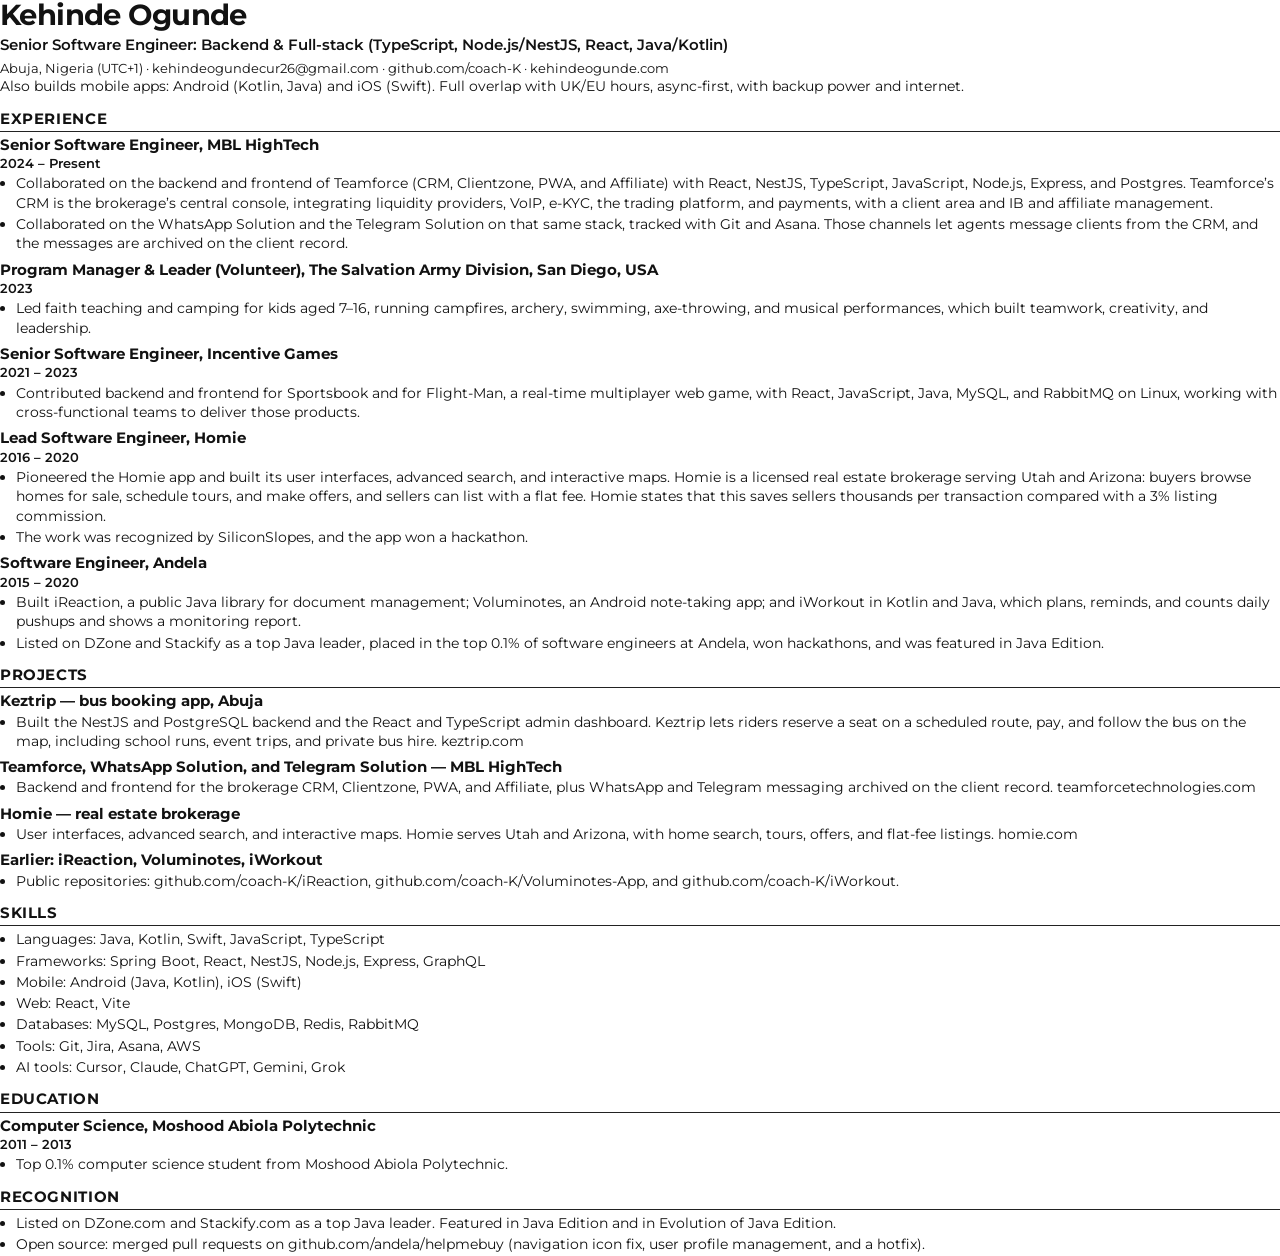
==== cv/kehinde-ogunde-cv.html @ e2c0f971 "Refresh project outcomes and regenerate the CV. Drop the Incentive Games project cards, link Homie a" ====
<!DOCTYPE html>
<html lang="en">
  <head>
    <meta charset="utf-8">
    <title>Kehinde Ogunde — CV</title>
    <style>
      @font-face {
        font-family: "Montserrat";
        src: url("../assets/fonts/montserrat-latin-wght-normal.woff2") format("woff2");
        font-weight: 100 900;
        font-style: normal;
        font-display: swap;
      }

      @page {
        size: A4;
        margin: 12mm 14mm;
      }

      * { box-sizing: border-box; }

      body {
        margin: 0;
        color: #121212;
        background: #fff;
        font-family: "Montserrat", "Liberation Sans", Arial, sans-serif;
        font-size: 10.5pt;
        line-height: 1.38;
      }

      h1, h2, h3, p, ul { margin: 0; padding: 0; }

      h1 {
        font-size: 22pt;
        line-height: 1.05;
        letter-spacing: -0.02em;
      }

      .headline {
        margin-top: 3px;
        font-size: 11.5pt;
        font-weight: 600;
      }

      .contact {
        margin-top: 4px;
        font-size: 10pt;
      }

      h2 {
        margin: 11px 0 4px;
        padding-bottom: 2px;
        border-bottom: 1px solid #222;
        font-size: 11.5pt;
        letter-spacing: 0.04em;
        text-transform: uppercase;
      }

      .item { margin: 0 0 7px; }

      h3 {
        font-size: 11pt;
        line-height: 1.25;
      }

      .meta {
        font-size: 10pt;
        font-weight: 600;
      }

      ul { margin-top: 2px; padding-left: 1.15em; }

      li { margin: 0 0 2px; }

      a { color: #121212; text-decoration: none; }
    </style>
  </head>
  <body>
    <h1>Kehinde Ogunde</h1>
    <p class="headline">Senior Software Engineer: Backend &amp; Full-stack (TypeScript, Node.js/NestJS, React, Java/Kotlin)</p>
    <p class="contact">Abuja, Nigeria (UTC+1) · kehindeogundecur26@gmail.com · github.com/coach-K · kehindeogunde.com</p>
    <p>Also builds mobile apps: Android (Kotlin, Java) and iOS (Swift). Full overlap with UK/EU hours, async-first, with backup power and internet.</p>

    <h2>Experience</h2>
    <article class="item">
      <h3>Senior Software Engineer, MBL HighTech</h3>
      <p class="meta">2024 – Present</p>
      <ul>
        <li>Collaborated on the backend and frontend of Teamforce (CRM, Clientzone, PWA, and Affiliate) with React, NestJS, TypeScript, JavaScript, Node.js, Express, and Postgres. Teamforce’s CRM is the brokerage’s central console, integrating liquidity providers, VoIP, e-KYC, the trading platform, and payments, with a client area and IB and affiliate management.</li>
        <li>Collaborated on the WhatsApp Solution and the Telegram Solution on that same stack, tracked with Git and Asana. Those channels let agents message clients from the CRM, and the messages are archived on the client record.</li>
      </ul>
    </article>
    <article class="item">
      <h3>Program Manager &amp; Leader (Volunteer), The Salvation Army Division, San Diego, USA</h3>
      <p class="meta">2023</p>
      <ul>
        <li>Led faith teaching and camping for kids aged 7–16, running campfires, archery, swimming, axe-throwing, and musical performances, which built teamwork, creativity, and leadership.</li>
      </ul>
    </article>
    <article class="item">
      <h3>Senior Software Engineer, Incentive Games</h3>
      <p class="meta">2021 – 2023</p>
      <ul>
        <li>Contributed backend and frontend for Sportsbook and for Flight-Man, a real-time multiplayer web game, with React, JavaScript, Java, MySQL, and RabbitMQ on Linux, working with cross-functional teams to deliver those products.</li>
      </ul>
    </article>
    <article class="item">
      <h3>Lead Software Engineer, Homie</h3>
      <p class="meta">2016 – 2020</p>
      <ul>
        <li>Pioneered the Homie app and built its user interfaces, advanced search, and interactive maps. Homie is a licensed real estate brokerage serving Utah and Arizona: buyers browse homes for sale, schedule tours, and make offers, and sellers can list with a flat fee. Homie states that this saves sellers thousands per transaction compared with a 3% listing commission.</li>
        <li>The work was recognized by SiliconSlopes, and the app won a hackathon.</li>
      </ul>
    </article>
    <article class="item">
      <h3>Software Engineer, Andela</h3>
      <p class="meta">2015 – 2020</p>
      <ul>
        <li>Built iReaction, a public Java library for document management; Voluminotes, an Android note-taking app; and iWorkout in Kotlin and Java, which plans, reminds, and counts daily pushups and shows a monitoring report.</li>
        <li>Listed on DZone and Stackify as a top Java leader, placed in the top 0.1% of software engineers at Andela, won hackathons, and was featured in Java Edition.</li>
      </ul>
    </article>

    <h2>Projects</h2>
    <article class="item">
      <h3>Keztrip — bus booking app, Abuja</h3>
      <ul>
        <li>Built the NestJS and PostgreSQL backend and the React and TypeScript admin dashboard. Keztrip lets riders reserve a seat on a scheduled route, pay, and follow the bus on the map, including school runs, event trips, and private bus hire. keztrip.com</li>
      </ul>
    </article>
    <article class="item">
      <h3>Teamforce, WhatsApp Solution, and Telegram Solution — MBL HighTech</h3>
      <ul>
        <li>Backend and frontend for the brokerage CRM, Clientzone, PWA, and Affiliate, plus WhatsApp and Telegram messaging archived on the client record. teamforcetechnologies.com</li>
      </ul>
    </article>
    <article class="item">
      <h3>Homie — real estate brokerage</h3>
      <ul>
        <li>User interfaces, advanced search, and interactive maps. Homie serves Utah and Arizona, with home search, tours, offers, and flat-fee listings. homie.com</li>
      </ul>
    </article>
    <article class="item">
      <h3>Earlier: iReaction, Voluminotes, iWorkout</h3>
      <ul>
        <li>Public repositories: github.com/coach-K/iReaction, github.com/coach-K/Voluminotes-App, and github.com/coach-K/iWorkout.</li>
      </ul>
    </article>

    <h2>Skills</h2>
    <ul>
      <li>Languages: Java, Kotlin, Swift, JavaScript, TypeScript</li>
      <li>Frameworks: Spring Boot, React, NestJS, Node.js, Express, GraphQL</li>
      <li>Mobile: Android (Java, Kotlin), iOS (Swift)</li>
      <li>Web: React, Vite</li>
      <li>Databases: MySQL, Postgres, MongoDB, Redis, RabbitMQ</li>
      <li>Tools: Git, Jira, Asana, AWS</li>
      <li>AI tools: Cursor, Claude, ChatGPT, Gemini, Grok</li>
    </ul>

    <h2>Education</h2>
    <article class="item">
      <h3>Computer Science, Moshood Abiola Polytechnic</h3>
      <p class="meta">2011 – 2013</p>
      <ul>
        <li>Top 0.1% computer science student from Moshood Abiola Polytechnic.</li>
      </ul>
    </article>

    <h2>Recognition</h2>
    <ul>
      <li>Listed on DZone.com and Stackify.com as a top Java leader. Featured in Java Edition and in Evolution of Java Edition.</li>
      <li>Open source: merged pull requests on github.com/andela/helpmebuy (navigation icon fix, user profile management, and a hotfix).</li>
    </ul>
  </body>
</html>
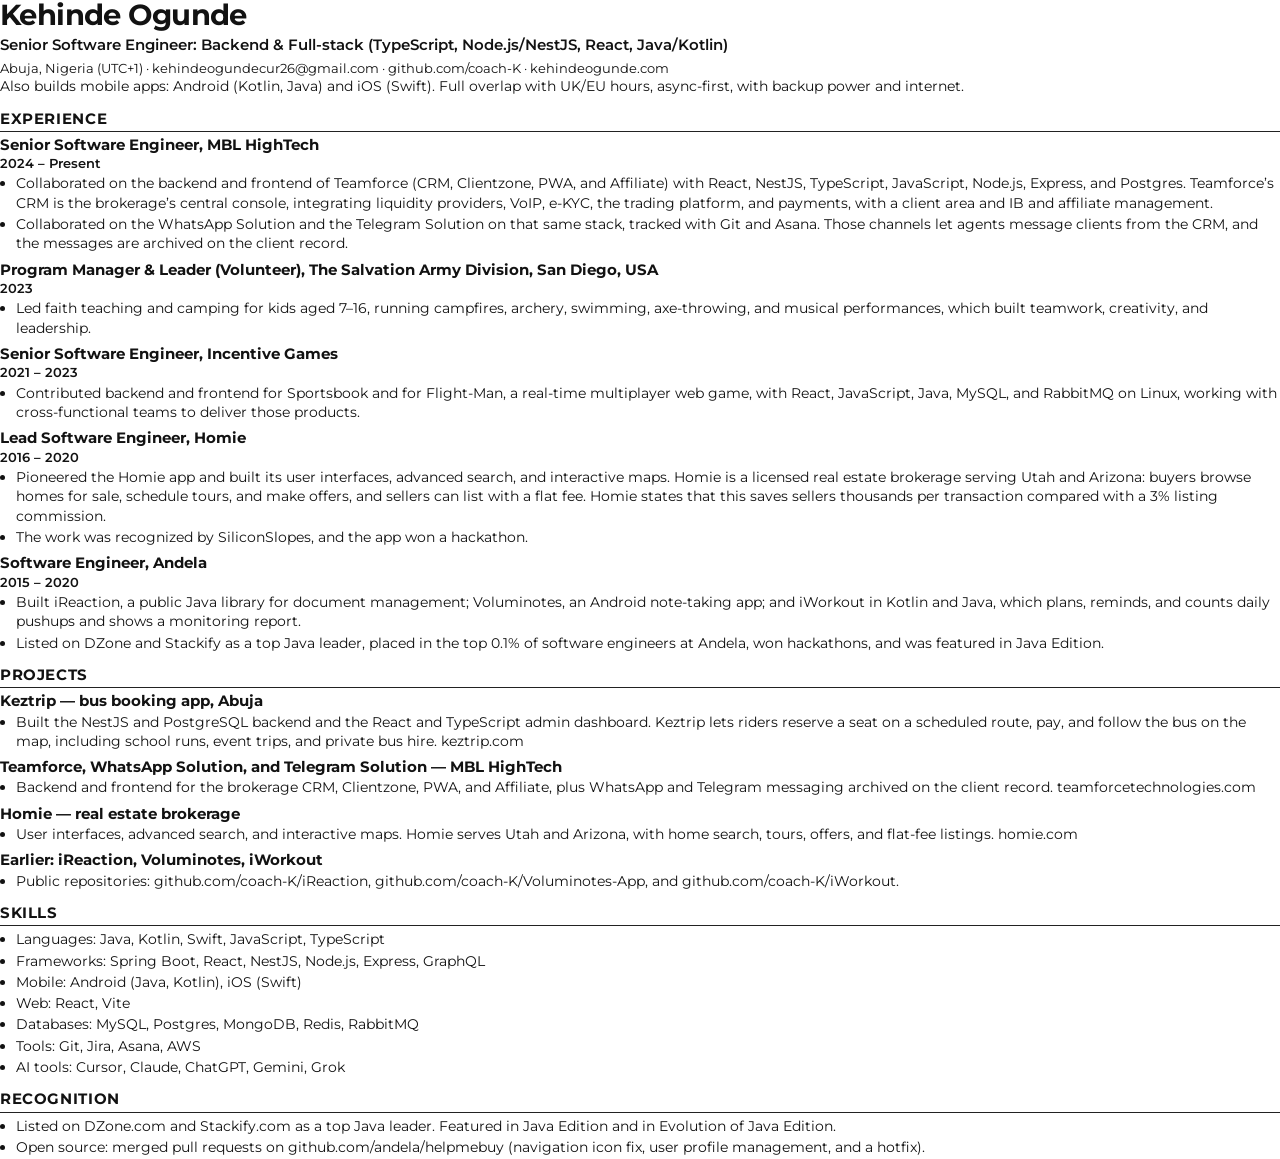
==== commit c74d2ebb: "Remove Education from the CV. Drop the school section from the CV source and regenerate the PDF so i" ====
--- a/cv/kehinde-ogunde-cv.html
+++ b/cv/kehinde-ogunde-cv.html
@@ -158,15 +158,6 @@
       <li>AI tools: Cursor, Claude, ChatGPT, Gemini, Grok</li>
     </ul>
 
-    <h2>Education</h2>
-    <article class="item">
-      <h3>Computer Science, Moshood Abiola Polytechnic</h3>
-      <p class="meta">2011 – 2013</p>
-      <ul>
-        <li>Top 0.1% computer science student from Moshood Abiola Polytechnic.</li>
-      </ul>
-    </article>
-
     <h2>Recognition</h2>
     <ul>
       <li>Listed on DZone.com and Stackify.com as a top Java leader. Featured in Java Edition and in Evolution of Java Edition.</li>
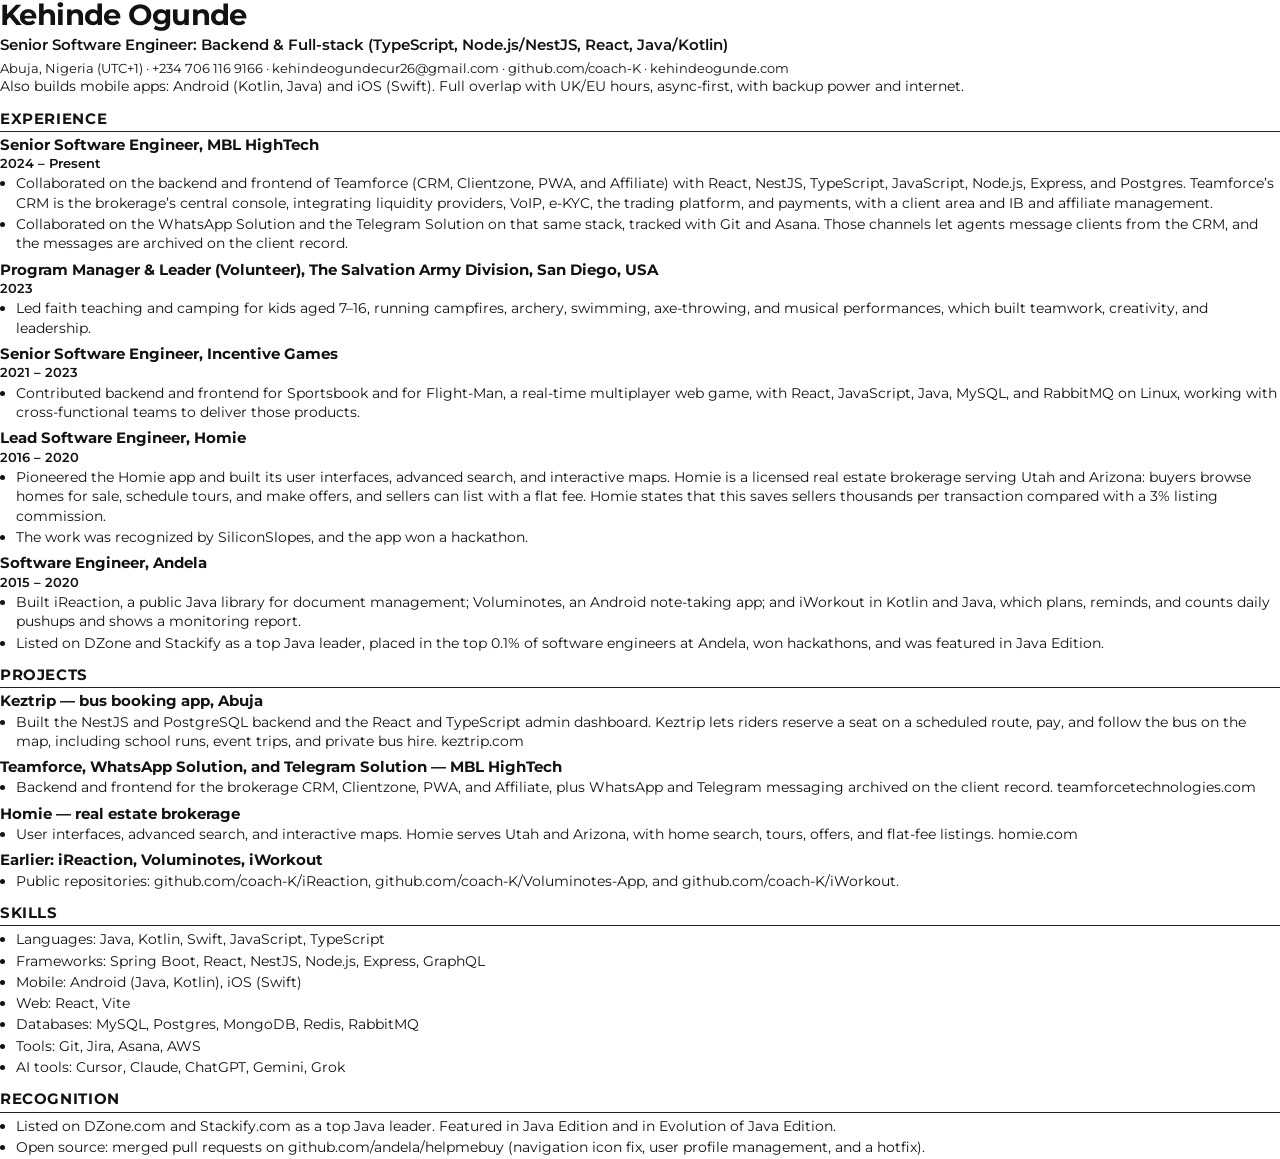
==== commit 995d6853: "Add the phone number to the CV contact line. Co-authored-by: Kehinde Ogunde <codekenn@gmail.com>" ====
--- a/cv/kehinde-ogunde-cv.html
+++ b/cv/kehinde-ogunde-cv.html
@@ -78,7 +78,7 @@
   <body>
     <h1>Kehinde Ogunde</h1>
     <p class="headline">Senior Software Engineer: Backend &amp; Full-stack (TypeScript, Node.js/NestJS, React, Java/Kotlin)</p>
-    <p class="contact">Abuja, Nigeria (UTC+1) · kehindeogundecur26@gmail.com · github.com/coach-K · kehindeogunde.com</p>
+    <p class="contact">Abuja, Nigeria (UTC+1) · +234 706 116 9166 · kehindeogundecur26@gmail.com · github.com/coach-K · kehindeogunde.com</p>
     <p>Also builds mobile apps: Android (Kotlin, Java) and iOS (Swift). Full overlap with UK/EU hours, async-first, with backup power and internet.</p>
 
     <h2>Experience</h2>
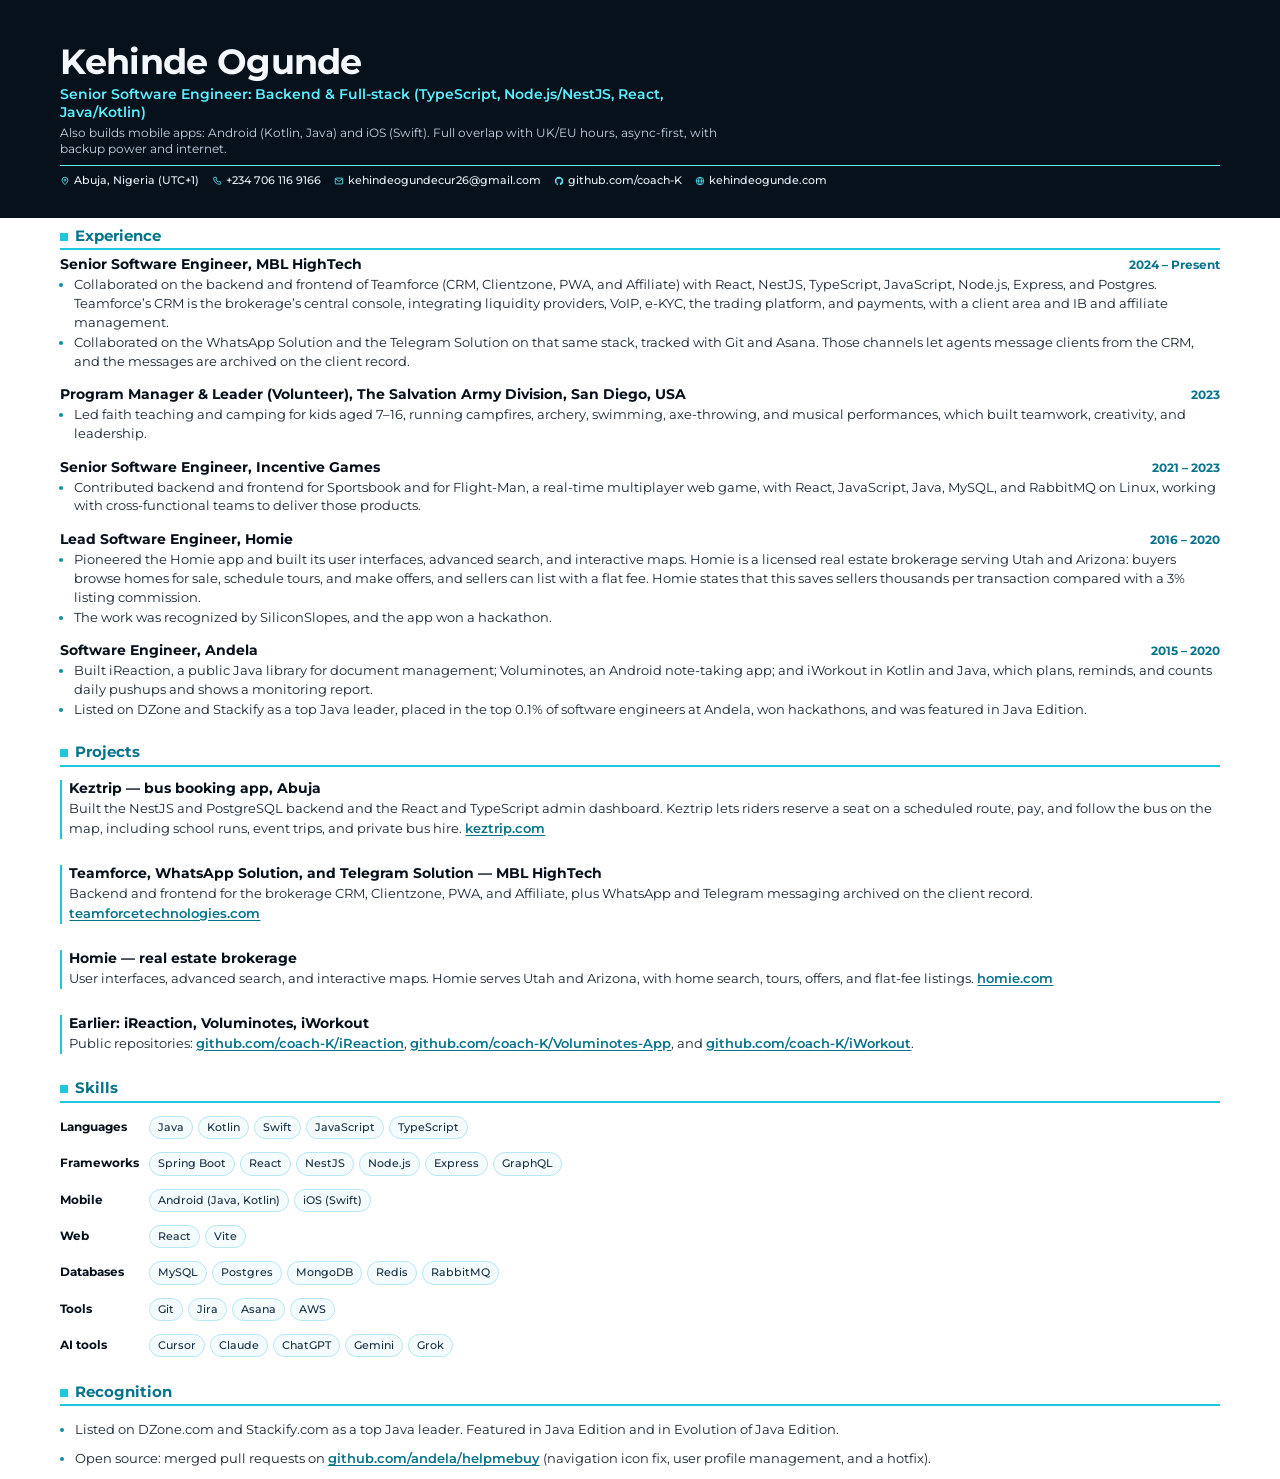
==== commit c5beeee8: "Redesign the CV to match the site brand. Co-authored-by: Kehinde Ogunde <codekenn@gmail.com>" ====
--- a/cv/kehinde-ogunde-cv.html
+++ b/cv/kehinde-ogunde-cv.html
@@ -6,162 +6,373 @@
     <style>
       @font-face {
         font-family: "Montserrat";
-        src: url("../assets/fonts/montserrat-latin-wght-normal.woff2") format("woff2");
-        font-weight: 100 900;
+        src: url("../assets/fonts/montserrat-latin-400.ttf") format("truetype");
+        font-weight: 400;
         font-style: normal;
-        font-display: swap;
+      }
+
+      @font-face {
+        font-family: "Montserrat";
+        src: url("../assets/fonts/montserrat-latin-500.ttf") format("truetype");
+        font-weight: 500;
+        font-style: normal;
+      }
+
+      @font-face {
+        font-family: "Montserrat";
+        src: url("../assets/fonts/montserrat-latin-600.ttf") format("truetype");
+        font-weight: 600;
+        font-style: normal;
+      }
+
+      @font-face {
+        font-family: "Montserrat";
+        src: url("../assets/fonts/montserrat-latin-700.ttf") format("truetype");
+        font-weight: 700;
+        font-style: normal;
       }
 
       @page {
         size: A4;
-        margin: 12mm 14mm;
+        margin: 13mm 0 12mm;
+      }
+
+      @page :first {
+        margin-top: 0;
       }
 
       * { box-sizing: border-box; }
+
+      html {
+        -webkit-print-color-adjust: exact;
+        print-color-adjust: exact;
+      }
 
       body {
         margin: 0;
-        color: #121212;
+        color: #162433;
         background: #fff;
         font-family: "Montserrat", "Liberation Sans", Arial, sans-serif;
-        font-size: 10.5pt;
-        line-height: 1.38;
+        font-size: 9.7pt;
+        line-height: 1.46;
+        font-weight: 400;
+        hyphens: manual;
       }
 
       h1, h2, h3, p, ul { margin: 0; padding: 0; }
 
+      a { color: #0b7490; text-decoration: none; }
+
+      header {
+        margin: 0 0 1mm;
+        padding: 12mm 16mm 8mm;
+        background: #07111c;
+        color: #f4f8fc;
+      }
+
       h1 {
-        font-size: 22pt;
-        line-height: 1.05;
+        font-size: 26pt;
+        font-weight: 700;
+        line-height: 1;
         letter-spacing: -0.02em;
       }
 
       .headline {
-        margin-top: 3px;
-        font-size: 11.5pt;
+        margin-top: 5px;
+        max-width: 172mm;
+        color: #5cefff;
+        font-size: 10.4pt;
         font-weight: 600;
+        line-height: 1.3;
+      }
+
+      .lede {
+        margin-top: 5px;
+        max-width: 176mm;
+        color: #c5d4e4;
+        font-size: 8.7pt;
+        line-height: 1.35;
       }
 
       .contact {
-        margin-top: 4px;
-        font-size: 10pt;
-      }
+        display: flex;
+        flex-wrap: wrap;
+        gap: 4px 13px;
+        margin-top: 8px;
+        padding-top: 7px;
+        border-top: 1.5px solid #5cefff;
+        list-style: none;
+        color: #e8f1f8;
+        font-size: 8.5pt;
+        font-weight: 500;
+        line-height: 1.3;
+      }
+
+      .contact a { color: #e8f1f8; }
+
+      .contact li {
+        display: flex;
+        align-items: center;
+        gap: 4px;
+      }
+
+      .icon {
+        width: 10px;
+        height: 10px;
+        flex: 0 0 auto;
+        color: #5cefff;
+      }
+
+      main { padding: 1mm 16mm 0; }
 
       h2 {
-        margin: 11px 0 4px;
-        padding-bottom: 2px;
-        border-bottom: 1px solid #222;
-        font-size: 11.5pt;
-        letter-spacing: 0.04em;
-        text-transform: uppercase;
-      }
-
-      .item { margin: 0 0 7px; }
+        display: flex;
+        align-items: center;
+        gap: 7px;
+        margin: 11px 0 6px;
+        padding-bottom: 3px;
+        border-bottom: 2px solid #1ec8dc;
+        color: #08748c;
+        font-size: 11pt;
+        font-weight: 700;
+        line-height: 1.2;
+      }
+
+      h2::before {
+        content: "";
+        width: 8px;
+        height: 8px;
+        flex: 0 0 auto;
+        background: #1ec8dc;
+      }
+
+      section:first-child h2 { margin-top: 2px; }
+
+      article { margin: 0 0 16px; }
+
+      .role {
+        display: grid;
+        grid-template-columns: minmax(0, 1fr) auto;
+        column-gap: 10px;
+        align-items: baseline;
+      }
 
       h3 {
-        font-size: 11pt;
+        color: #07111c;
+        font-size: 10.6pt;
+        font-weight: 700;
         line-height: 1.25;
       }
 
-      .meta {
-        font-size: 10pt;
+      .when {
+        color: #08748c;
+        font-size: 9pt;
+        font-weight: 700;
+        line-height: 1.25;
+        white-space: nowrap;
+      }
+
+      ul.bullets {
+        margin-top: 1px;
+        padding-left: 1.05em;
+      }
+
+      ul.bullets li { margin: 0 0 1px; }
+
+      ul.bullets li::marker { color: #0e8ea4; }
+
+      .project {
+        margin: 0 0 5px;
+        padding: 0 0 0 7px;
+        border-left: 2px solid #1ec8dc;
+      }
+
+      .project p { margin-top: 1px; }
+
+      .project a,
+      .recognition a {
+        color: #08748c;
         font-weight: 600;
-      }
-
-      ul { margin-top: 2px; padding-left: 1.15em; }
-
-      li { margin: 0 0 2px; }
-
-      a { color: #121212; text-decoration: none; }
+        white-space: nowrap;
+        text-decoration: underline;
+        text-underline-offset: 1.5px;
+      }
+
+      .continue {
+        break-before: page;
+        page-break-before: always;
+        padding-top: 2mm;
+        font-size: 10.1pt;
+        line-height: 1.48;
+      }
+
+      .continue h2 { margin: 7mm 0 3.5mm; }
+      .continue article { margin-bottom: 7mm; }
+      .continue .skill-line { margin-bottom: 3.4mm; }
+      .continue .pill { padding: 2px 8px 2.5px; }
+      .continue .recognition li { margin-bottom: 2.6mm; }
+
+      .skill-line {
+        display: flex;
+        flex-wrap: wrap;
+        align-items: baseline;
+        gap: 3px 5px;
+        margin: 0 0 3.5px;
+      }
+
+      .skill-line strong {
+        flex: 0 0 84px;
+        color: #07111c;
+        font-size: 9pt;
+        font-weight: 700;
+      }
+
+      .pill {
+        display: inline-block;
+        padding: 1px 7px 1.5px;
+        border: 1px solid #b7e7f2;
+        border-radius: 999px;
+        background: #f3fbfd;
+        color: #163044;
+        font-size: 8.5pt;
+        font-weight: 500;
+        line-height: 1.5;
+      }
+
+      .recognition { padding-left: 1.05em; }
+      .recognition li { margin: 0 0 2px; }
+      .recognition li::marker { color: #0e8ea4; }
+
+      article,
+      .skill-line,
+      .recognition li {
+        break-inside: avoid;
+        page-break-inside: avoid;
+      }
     </style>
   </head>
   <body>
-    <h1>Kehinde Ogunde</h1>
-    <p class="headline">Senior Software Engineer: Backend &amp; Full-stack (TypeScript, Node.js/NestJS, React, Java/Kotlin)</p>
-    <p class="contact">Abuja, Nigeria (UTC+1) · +234 706 116 9166 · kehindeogundecur26@gmail.com · github.com/coach-K · kehindeogunde.com</p>
-    <p>Also builds mobile apps: Android (Kotlin, Java) and iOS (Swift). Full overlap with UK/EU hours, async-first, with backup power and internet.</p>
-
-    <h2>Experience</h2>
-    <article class="item">
-      <h3>Senior Software Engineer, MBL HighTech</h3>
-      <p class="meta">2024 – Present</p>
-      <ul>
-        <li>Collaborated on the backend and frontend of Teamforce (CRM, Clientzone, PWA, and Affiliate) with React, NestJS, TypeScript, JavaScript, Node.js, Express, and Postgres. Teamforce’s CRM is the brokerage’s central console, integrating liquidity providers, VoIP, e-KYC, the trading platform, and payments, with a client area and IB and affiliate management.</li>
-        <li>Collaborated on the WhatsApp Solution and the Telegram Solution on that same stack, tracked with Git and Asana. Those channels let agents message clients from the CRM, and the messages are archived on the client record.</li>
+    <header>
+      <h1>Kehinde Ogunde</h1>
+      <p class="headline">Senior Software Engineer: Backend &amp; Full-stack (TypeScript, Node.js/NestJS, React, Java/Kotlin)</p>
+      <p class="lede">Also builds mobile apps: Android (Kotlin, Java) and iOS (Swift). Full overlap with UK/EU hours, async-first, with backup power and internet.</p>
+      <ul class="contact">
+        <li>
+          <svg class="icon" viewBox="0 0 24 24" aria-hidden="true" focusable="false"><path fill="none" stroke="currentColor" stroke-width="2" stroke-linejoin="round" d="M12 21s7-6.2 7-11a7 7 0 1 0-14 0c0 4.8 7 11 7 11z"/><circle cx="12" cy="10" r="2.2" fill="none" stroke="currentColor" stroke-width="2"/></svg>
+          <span>Abuja, Nigeria (UTC+1)</span>
+        </li>
+        <li>
+          <svg class="icon" viewBox="0 0 24 24" aria-hidden="true" focusable="false"><path fill="none" stroke="currentColor" stroke-width="2" stroke-linejoin="round" d="M7 3h3l1.5 4-2 1.5a12 12 0 0 0 6 6L17 13l4 1.5V18a2 2 0 0 1-2 2A15 15 0 0 1 4 5a2 2 0 0 1 2-2z"/></svg>
+          <a href="tel:+2347061169166">+234 706 116 9166</a>
+        </li>
+        <li>
+          <svg class="icon" viewBox="0 0 24 24" aria-hidden="true" focusable="false"><rect x="3" y="5" width="18" height="14" rx="2" fill="none" stroke="currentColor" stroke-width="2"/><path fill="none" stroke="currentColor" stroke-width="2" d="m4 7 8 6 8-6"/></svg>
+          <a href="mailto:kehindeogundecur26@gmail.com">kehindeogundecur26@gmail.com</a>
+        </li>
+        <li>
+          <svg class="icon" viewBox="0 0 24 24" aria-hidden="true" focusable="false"><path fill="currentColor" d="M12 2C6.48 2 2 6.58 2 12.26c0 4.52 2.87 8.35 6.84 9.7.5.1.68-.22.68-.49 0-.24-.01-.87-.01-1.71-2.78.62-3.37-1.37-3.37-1.37-.45-1.18-1.11-1.5-1.11-1.5-.91-.64.07-.63.07-.63 1 .07 1.53 1.06 1.53 1.06.9 1.57 2.36 1.12 2.94.86.09-.67.35-1.12.63-1.38-2.22-.26-4.55-1.14-4.55-5.07 0-1.12.39-2.03 1.03-2.75-.1-.26-.45-1.3.1-2.71 0 0 .84-.27 2.75 1.05A9.3 9.3 0 0 1 12 6.84a9.3 9.3 0 0 1 2.5.34c1.9-1.32 2.74-1.05 2.74-1.05.55 1.41.2 2.45.1 2.71.64.72 1.03 1.63 1.03 2.75 0 3.94-2.34 4.8-4.57 5.06.36.32.68.94.68 1.9 0 1.37-.01 2.48-.01 2.81 0 .27.18.59.69.49A10.04 10.04 0 0 0 22 12.26C22 6.58 17.52 2 12 2z"/></svg>
+          <a href="https://github.com/coach-K">github.com/coach-K</a>
+        </li>
+        <li>
+          <svg class="icon" viewBox="0 0 24 24" aria-hidden="true" focusable="false"><circle cx="12" cy="12" r="9" fill="none" stroke="currentColor" stroke-width="2"/><path fill="none" stroke="currentColor" stroke-width="2" d="M3 12h18M12 3c2.4 2.6 3.6 5.7 3.6 9S14.4 18.4 12 21c-2.4-2.6-3.6-5.7-3.6-9S9.6 5.6 12 3z"/></svg>
+          <a href="https://kehindeogunde.com">kehindeogunde.com</a>
+        </li>
       </ul>
-    </article>
-    <article class="item">
-      <h3>Program Manager &amp; Leader (Volunteer), The Salvation Army Division, San Diego, USA</h3>
-      <p class="meta">2023</p>
-      <ul>
-        <li>Led faith teaching and camping for kids aged 7–16, running campfires, archery, swimming, axe-throwing, and musical performances, which built teamwork, creativity, and leadership.</li>
-      </ul>
-    </article>
-    <article class="item">
-      <h3>Senior Software Engineer, Incentive Games</h3>
-      <p class="meta">2021 – 2023</p>
-      <ul>
-        <li>Contributed backend and frontend for Sportsbook and for Flight-Man, a real-time multiplayer web game, with React, JavaScript, Java, MySQL, and RabbitMQ on Linux, working with cross-functional teams to deliver those products.</li>
-      </ul>
-    </article>
-    <article class="item">
-      <h3>Lead Software Engineer, Homie</h3>
-      <p class="meta">2016 – 2020</p>
-      <ul>
-        <li>Pioneered the Homie app and built its user interfaces, advanced search, and interactive maps. Homie is a licensed real estate brokerage serving Utah and Arizona: buyers browse homes for sale, schedule tours, and make offers, and sellers can list with a flat fee. Homie states that this saves sellers thousands per transaction compared with a 3% listing commission.</li>
-        <li>The work was recognized by SiliconSlopes, and the app won a hackathon.</li>
-      </ul>
-    </article>
-    <article class="item">
-      <h3>Software Engineer, Andela</h3>
-      <p class="meta">2015 – 2020</p>
-      <ul>
-        <li>Built iReaction, a public Java library for document management; Voluminotes, an Android note-taking app; and iWorkout in Kotlin and Java, which plans, reminds, and counts daily pushups and shows a monitoring report.</li>
-        <li>Listed on DZone and Stackify as a top Java leader, placed in the top 0.1% of software engineers at Andela, won hackathons, and was featured in Java Edition.</li>
-      </ul>
-    </article>
-
-    <h2>Projects</h2>
-    <article class="item">
-      <h3>Keztrip — bus booking app, Abuja</h3>
-      <ul>
-        <li>Built the NestJS and PostgreSQL backend and the React and TypeScript admin dashboard. Keztrip lets riders reserve a seat on a scheduled route, pay, and follow the bus on the map, including school runs, event trips, and private bus hire. keztrip.com</li>
-      </ul>
-    </article>
-    <article class="item">
-      <h3>Teamforce, WhatsApp Solution, and Telegram Solution — MBL HighTech</h3>
-      <ul>
-        <li>Backend and frontend for the brokerage CRM, Clientzone, PWA, and Affiliate, plus WhatsApp and Telegram messaging archived on the client record. teamforcetechnologies.com</li>
-      </ul>
-    </article>
-    <article class="item">
-      <h3>Homie — real estate brokerage</h3>
-      <ul>
-        <li>User interfaces, advanced search, and interactive maps. Homie serves Utah and Arizona, with home search, tours, offers, and flat-fee listings. homie.com</li>
-      </ul>
-    </article>
-    <article class="item">
-      <h3>Earlier: iReaction, Voluminotes, iWorkout</h3>
-      <ul>
-        <li>Public repositories: github.com/coach-K/iReaction, github.com/coach-K/Voluminotes-App, and github.com/coach-K/iWorkout.</li>
-      </ul>
-    </article>
-
-    <h2>Skills</h2>
-    <ul>
-      <li>Languages: Java, Kotlin, Swift, JavaScript, TypeScript</li>
-      <li>Frameworks: Spring Boot, React, NestJS, Node.js, Express, GraphQL</li>
-      <li>Mobile: Android (Java, Kotlin), iOS (Swift)</li>
-      <li>Web: React, Vite</li>
-      <li>Databases: MySQL, Postgres, MongoDB, Redis, RabbitMQ</li>
-      <li>Tools: Git, Jira, Asana, AWS</li>
-      <li>AI tools: Cursor, Claude, ChatGPT, Gemini, Grok</li>
-    </ul>
-
-    <h2>Recognition</h2>
-    <ul>
-      <li>Listed on DZone.com and Stackify.com as a top Java leader. Featured in Java Edition and in Evolution of Java Edition.</li>
-      <li>Open source: merged pull requests on github.com/andela/helpmebuy (navigation icon fix, user profile management, and a hotfix).</li>
-    </ul>
+    </header>
+
+    <main>
+      <section>
+        <h2>Experience</h2>
+        <article>
+          <div class="role">
+            <h3>Senior Software Engineer, MBL HighTech</h3>
+            <p class="when">2024 – Present</p>
+          </div>
+          <ul class="bullets">
+            <li>Collaborated on the backend and frontend of Teamforce (CRM, Clientzone, PWA, and Affiliate) with React, NestJS, TypeScript, JavaScript, Node.js, Express, and Postgres. Teamforce’s CRM is the brokerage’s central console, integrating liquidity providers, VoIP, e-KYC, the trading platform, and payments, with a client area and IB and affiliate management.</li>
+            <li>Collaborated on the WhatsApp Solution and the Telegram Solution on that same stack, tracked with Git and Asana. Those channels let agents message clients from the CRM, and the messages are archived on the client record.</li>
+          </ul>
+        </article>
+        <article>
+          <div class="role">
+            <h3>Program Manager &amp; Leader (Volunteer), The Salvation Army Division, San Diego, USA</h3>
+            <p class="when">2023</p>
+          </div>
+          <ul class="bullets">
+            <li>Led faith teaching and camping for kids aged 7–16, running campfires, archery, swimming, axe-throwing, and musical performances, which built teamwork, creativity, and leadership.</li>
+          </ul>
+        </article>
+        <article>
+          <div class="role">
+            <h3>Senior Software Engineer, Incentive Games</h3>
+            <p class="when">2021 – 2023</p>
+          </div>
+          <ul class="bullets">
+            <li>Contributed backend and frontend for Sportsbook and for Flight-Man, a real-time multiplayer web game, with React, JavaScript, Java, MySQL, and RabbitMQ on Linux, working with cross-functional teams to deliver those products.</li>
+          </ul>
+        </article>
+        <article>
+          <div class="role">
+            <h3>Lead Software Engineer, Homie</h3>
+            <p class="when">2016 – 2020</p>
+          </div>
+          <ul class="bullets">
+            <li>Pioneered the Homie app and built its user interfaces, advanced search, and interactive maps. Homie is a licensed real estate brokerage serving Utah and Arizona: buyers browse homes for sale, schedule tours, and make offers, and sellers can list with a flat fee. Homie states that this saves sellers thousands per transaction compared with a 3% listing commission.</li>
+            <li>The work was recognized by SiliconSlopes, and the app won a hackathon.</li>
+          </ul>
+        </article>
+        <article>
+          <div class="role">
+            <h3>Software Engineer, Andela</h3>
+            <p class="when">2015 – 2020</p>
+          </div>
+          <ul class="bullets">
+            <li>Built iReaction, a public Java library for document management; Voluminotes, an Android note-taking app; and iWorkout in Kotlin and Java, which plans, reminds, and counts daily pushups and shows a monitoring report.</li>
+            <li>Listed on DZone and Stackify as a top Java leader, placed in the top 0.1% of software engineers at Andela, won hackathons, and was featured in Java Edition.</li>
+          </ul>
+        </article>
+      </section>
+
+      <div class="continue">
+      <section>
+        <h2>Projects</h2>
+        <article class="project">
+          <h3>Keztrip — bus booking app, Abuja</h3>
+          <p>Built the NestJS and PostgreSQL backend and the React and TypeScript admin dashboard. Keztrip lets riders reserve a seat on a scheduled route, pay, and follow the bus on the map, including school runs, event trips, and private bus hire. <a href="https://keztrip.com/">keztrip.com</a></p>
+        </article>
+        <article class="project">
+          <h3>Teamforce, WhatsApp Solution, and Telegram Solution — MBL HighTech</h3>
+          <p>Backend and frontend for the brokerage CRM, Clientzone, PWA, and Affiliate, plus WhatsApp and Telegram messaging archived on the client record. <a href="https://teamforcetechnologies.com/products/">teamforcetechnologies.com</a></p>
+        </article>
+        <article class="project">
+          <h3>Homie — real estate brokerage</h3>
+          <p>User interfaces, advanced search, and interactive maps. Homie serves Utah and Arizona, with home search, tours, offers, and flat-fee listings. <a href="https://homie.com">homie.com</a></p>
+        </article>
+        <article class="project">
+          <h3>Earlier: iReaction, Voluminotes, iWorkout</h3>
+          <p>Public repositories: <a href="https://github.com/coach-K/iReaction">github.com/coach-K/iReaction</a>, <a href="https://github.com/coach-K/Voluminotes-App">github.com/coach-K/Voluminotes-App</a>, and <a href="https://github.com/coach-K/iWorkout">github.com/coach-K/iWorkout</a>.</p>
+        </article>
+      </section>
+
+      <section>
+        <h2>Skills</h2>
+        <p class="skill-line"><strong>Languages</strong> <span class="pill">Java</span> <span class="pill">Kotlin</span> <span class="pill">Swift</span> <span class="pill">JavaScript</span> <span class="pill">TypeScript</span></p>
+        <p class="skill-line"><strong>Frameworks</strong> <span class="pill">Spring Boot</span> <span class="pill">React</span> <span class="pill">NestJS</span> <span class="pill">Node.js</span> <span class="pill">Express</span> <span class="pill">GraphQL</span></p>
+        <p class="skill-line"><strong>Mobile</strong> <span class="pill">Android (Java, Kotlin)</span> <span class="pill">iOS (Swift)</span></p>
+        <p class="skill-line"><strong>Web</strong> <span class="pill">React</span> <span class="pill">Vite</span></p>
+        <p class="skill-line"><strong>Databases</strong> <span class="pill">MySQL</span> <span class="pill">Postgres</span> <span class="pill">MongoDB</span> <span class="pill">Redis</span> <span class="pill">RabbitMQ</span></p>
+        <p class="skill-line"><strong>Tools</strong> <span class="pill">Git</span> <span class="pill">Jira</span> <span class="pill">Asana</span> <span class="pill">AWS</span></p>
+        <p class="skill-line"><strong>AI tools</strong> <span class="pill">Cursor</span> <span class="pill">Claude</span> <span class="pill">ChatGPT</span> <span class="pill">Gemini</span> <span class="pill">Grok</span></p>
+      </section>
+
+      <section>
+        <h2>Recognition</h2>
+        <ul class="recognition">
+          <li>Listed on DZone.com and Stackify.com as a top Java leader. Featured in Java Edition and in Evolution of Java Edition.</li>
+          <li>Open source: merged pull requests on <a href="https://github.com/andela/helpmebuy">github.com/andela/helpmebuy</a> (navigation icon fix, user profile management, and a hotfix).</li>
+        </ul>
+      </section>
+      </div>
+    </main>
   </body>
 </html>
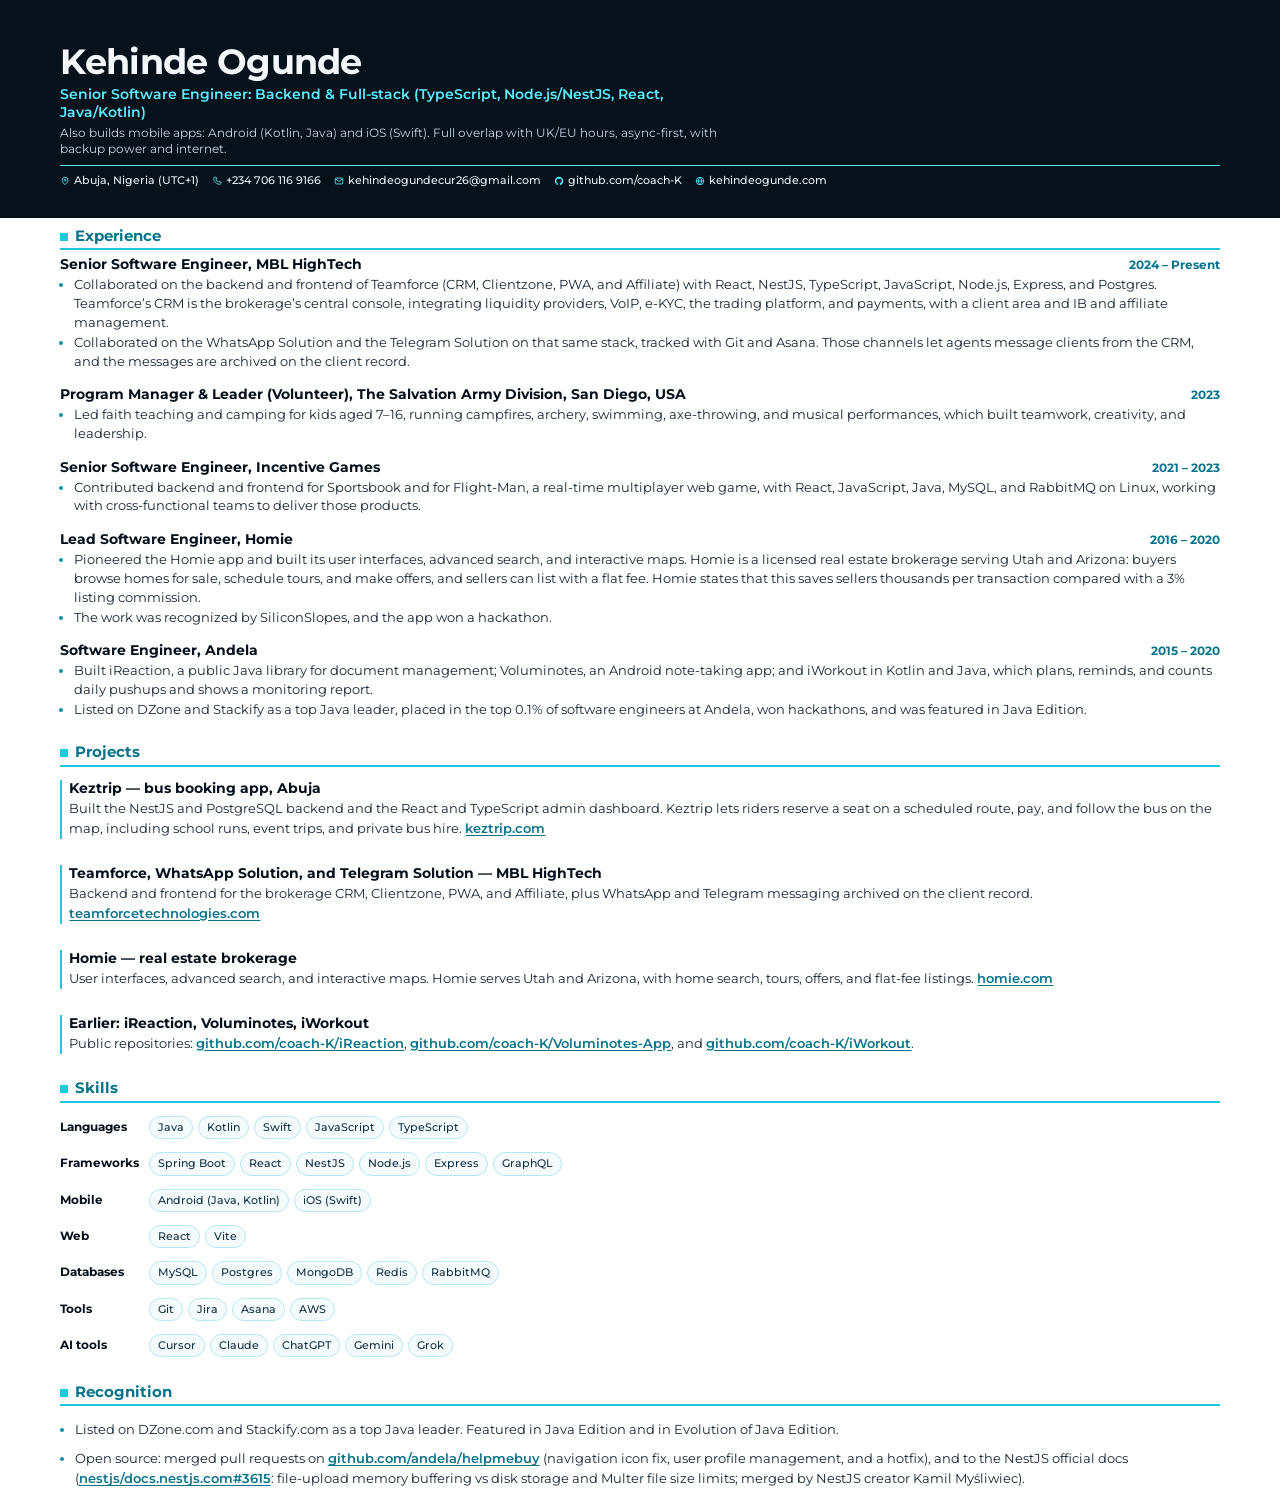
==== commit 70a1db22: "Add NestJS docs PR #3615 to open-source section and CV" ====
--- a/cv/kehinde-ogunde-cv.html
+++ b/cv/kehinde-ogunde-cv.html
@@ -369,7 +369,7 @@
         <h2>Recognition</h2>
         <ul class="recognition">
           <li>Listed on DZone.com and Stackify.com as a top Java leader. Featured in Java Edition and in Evolution of Java Edition.</li>
-          <li>Open source: merged pull requests on <a href="https://github.com/andela/helpmebuy">github.com/andela/helpmebuy</a> (navigation icon fix, user profile management, and a hotfix).</li>
+          <li>Open source: merged pull requests on <a href="https://github.com/andela/helpmebuy">github.com/andela/helpmebuy</a> (navigation icon fix, user profile management, and a hotfix), and to the NestJS official docs (<a href="https://github.com/nestjs/docs.nestjs.com/pull/3615">nestjs/docs.nestjs.com#3615</a>: file-upload memory buffering vs disk storage and Multer file size limits; merged by NestJS creator Kamil Myśliwiec).</li>
         </ul>
       </section>
       </div>
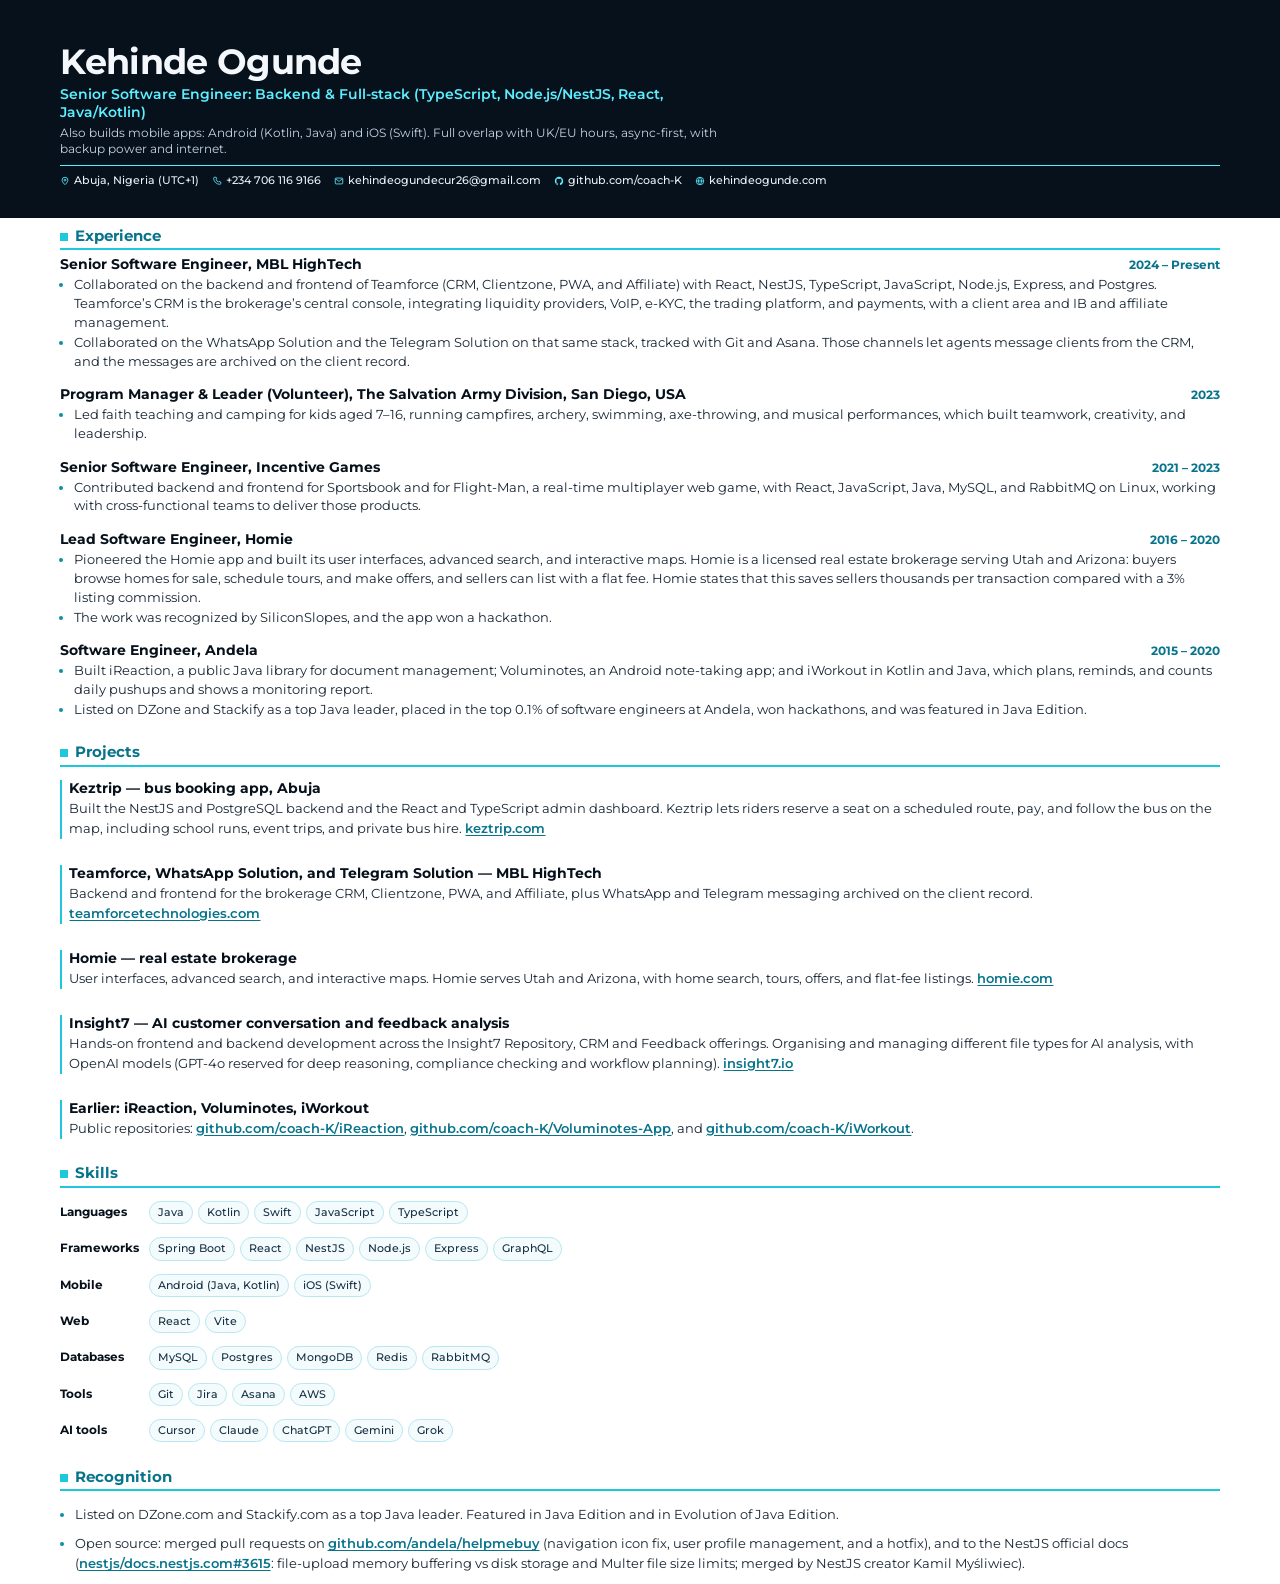
==== commit 9f5f331e: "Add Insight7 to earlier projects and CV" ====
--- a/cv/kehinde-ogunde-cv.html
+++ b/cv/kehinde-ogunde-cv.html
@@ -349,6 +349,10 @@
           <p>User interfaces, advanced search, and interactive maps. Homie serves Utah and Arizona, with home search, tours, offers, and flat-fee listings. <a href="https://homie.com">homie.com</a></p>
         </article>
         <article class="project">
+          <h3>Insight7 — AI customer conversation and feedback analysis</h3>
+          <p>Hands-on frontend and backend development across the Insight7 Repository, CRM and Feedback offerings. Organising and managing different file types for AI analysis, with OpenAI models (GPT-4o reserved for deep reasoning, compliance checking and workflow planning). <a href="https://insight7.io">insight7.io</a></p>
+        </article>
+        <article class="project">
           <h3>Earlier: iReaction, Voluminotes, iWorkout</h3>
           <p>Public repositories: <a href="https://github.com/coach-K/iReaction">github.com/coach-K/iReaction</a>, <a href="https://github.com/coach-K/Voluminotes-App">github.com/coach-K/Voluminotes-App</a>, and <a href="https://github.com/coach-K/iWorkout">github.com/coach-K/iWorkout</a>.</p>
         </article>
